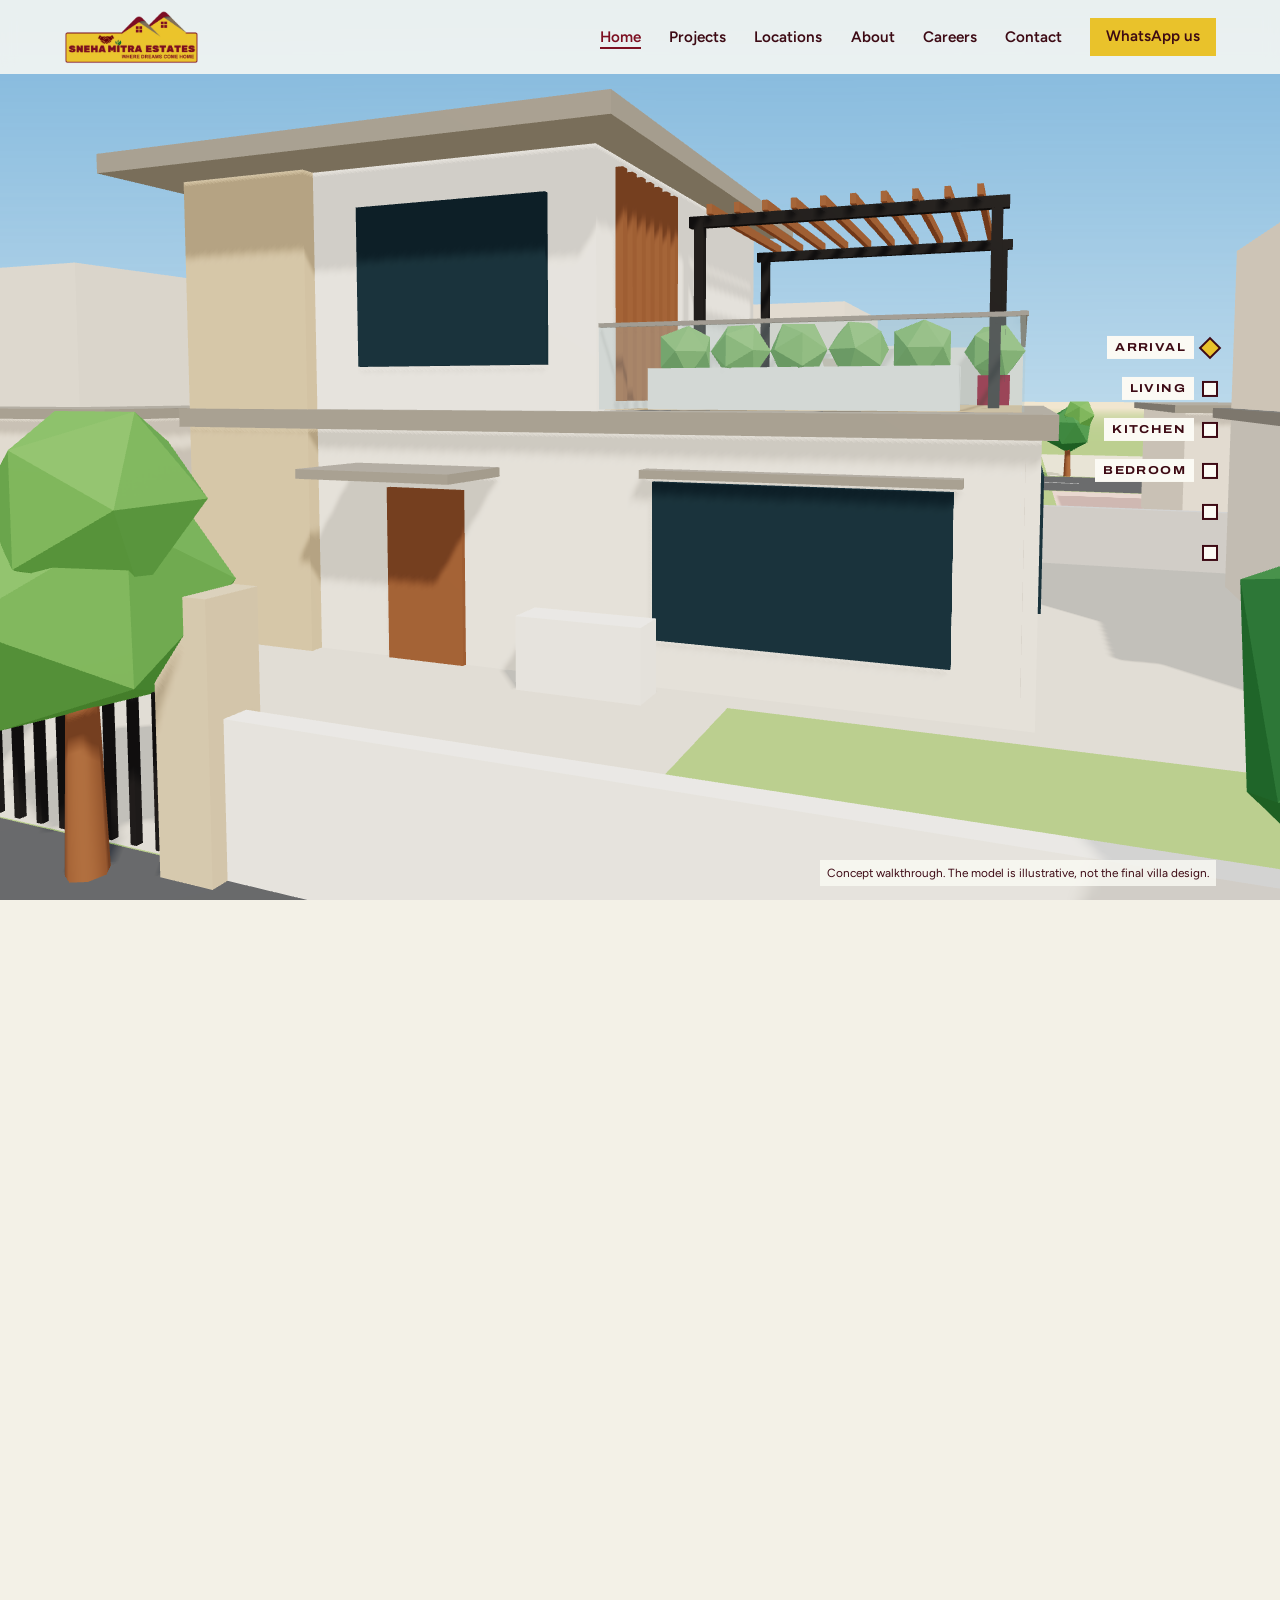
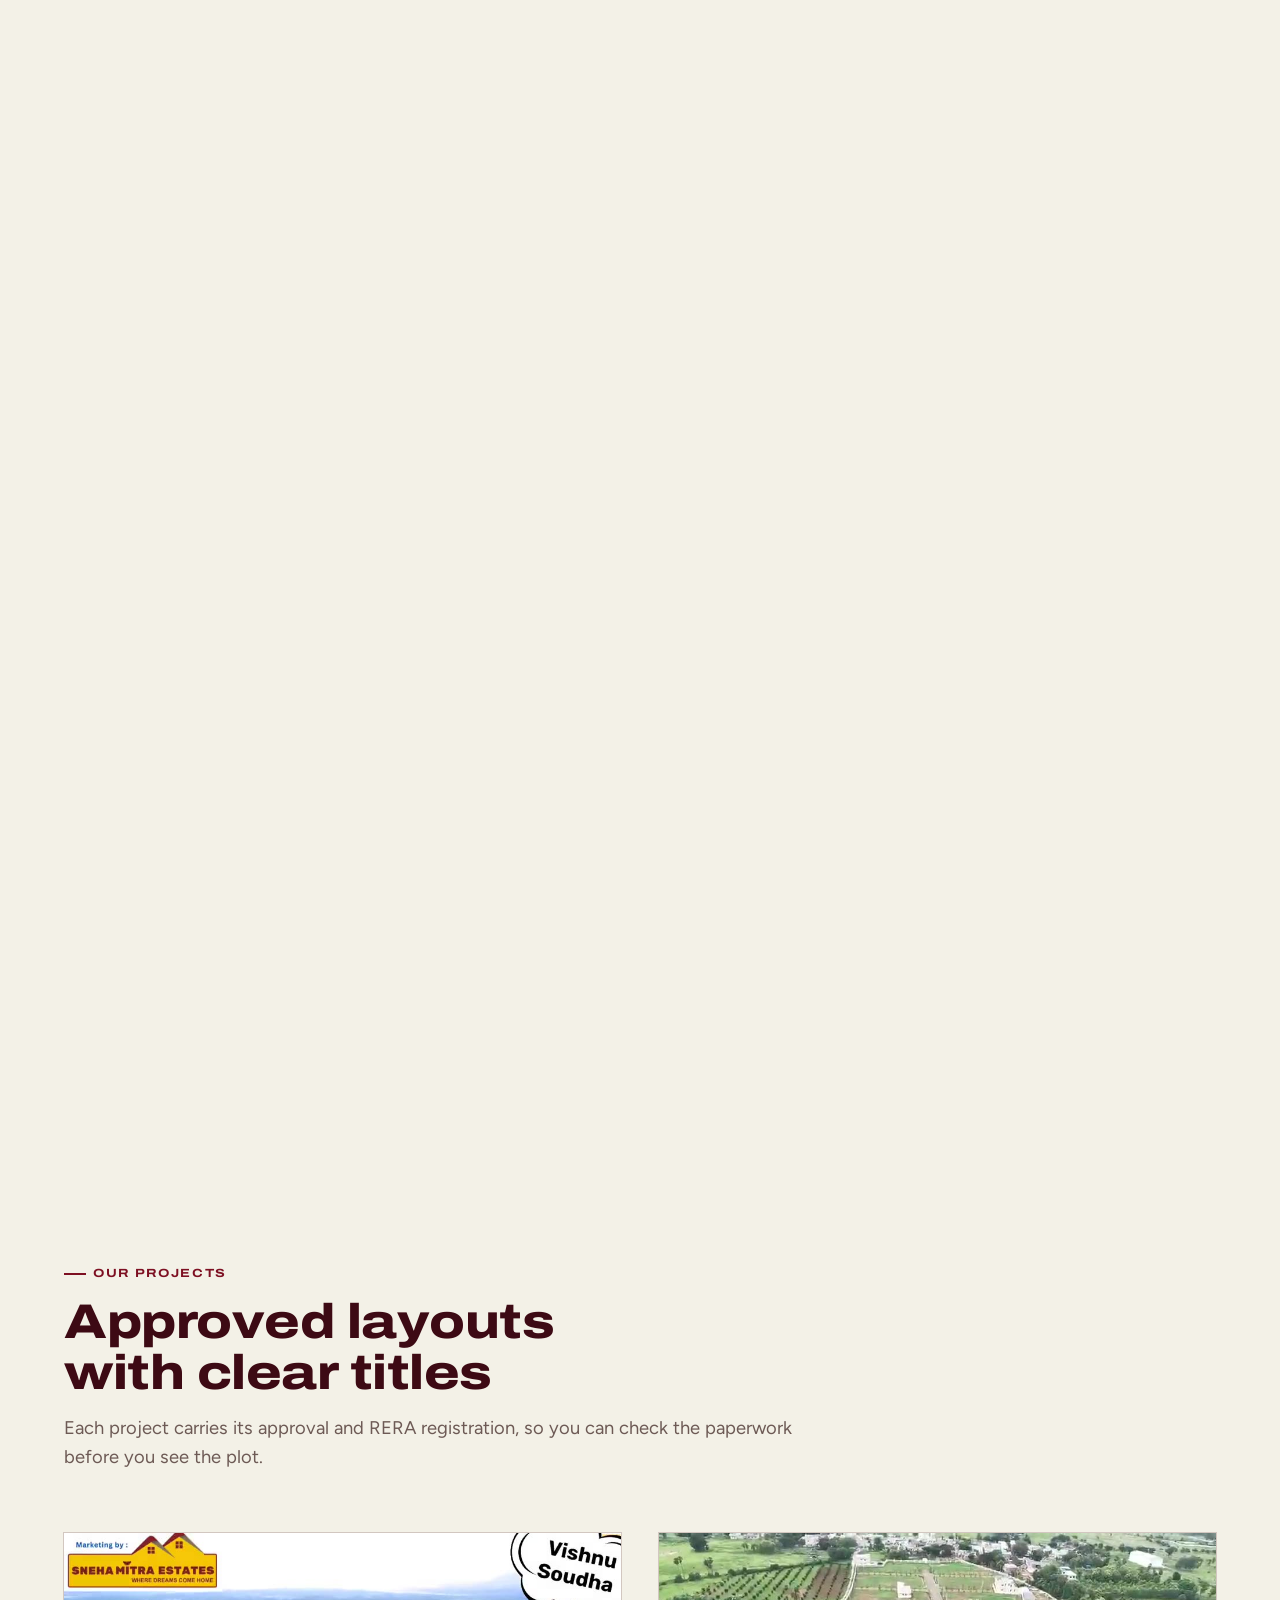
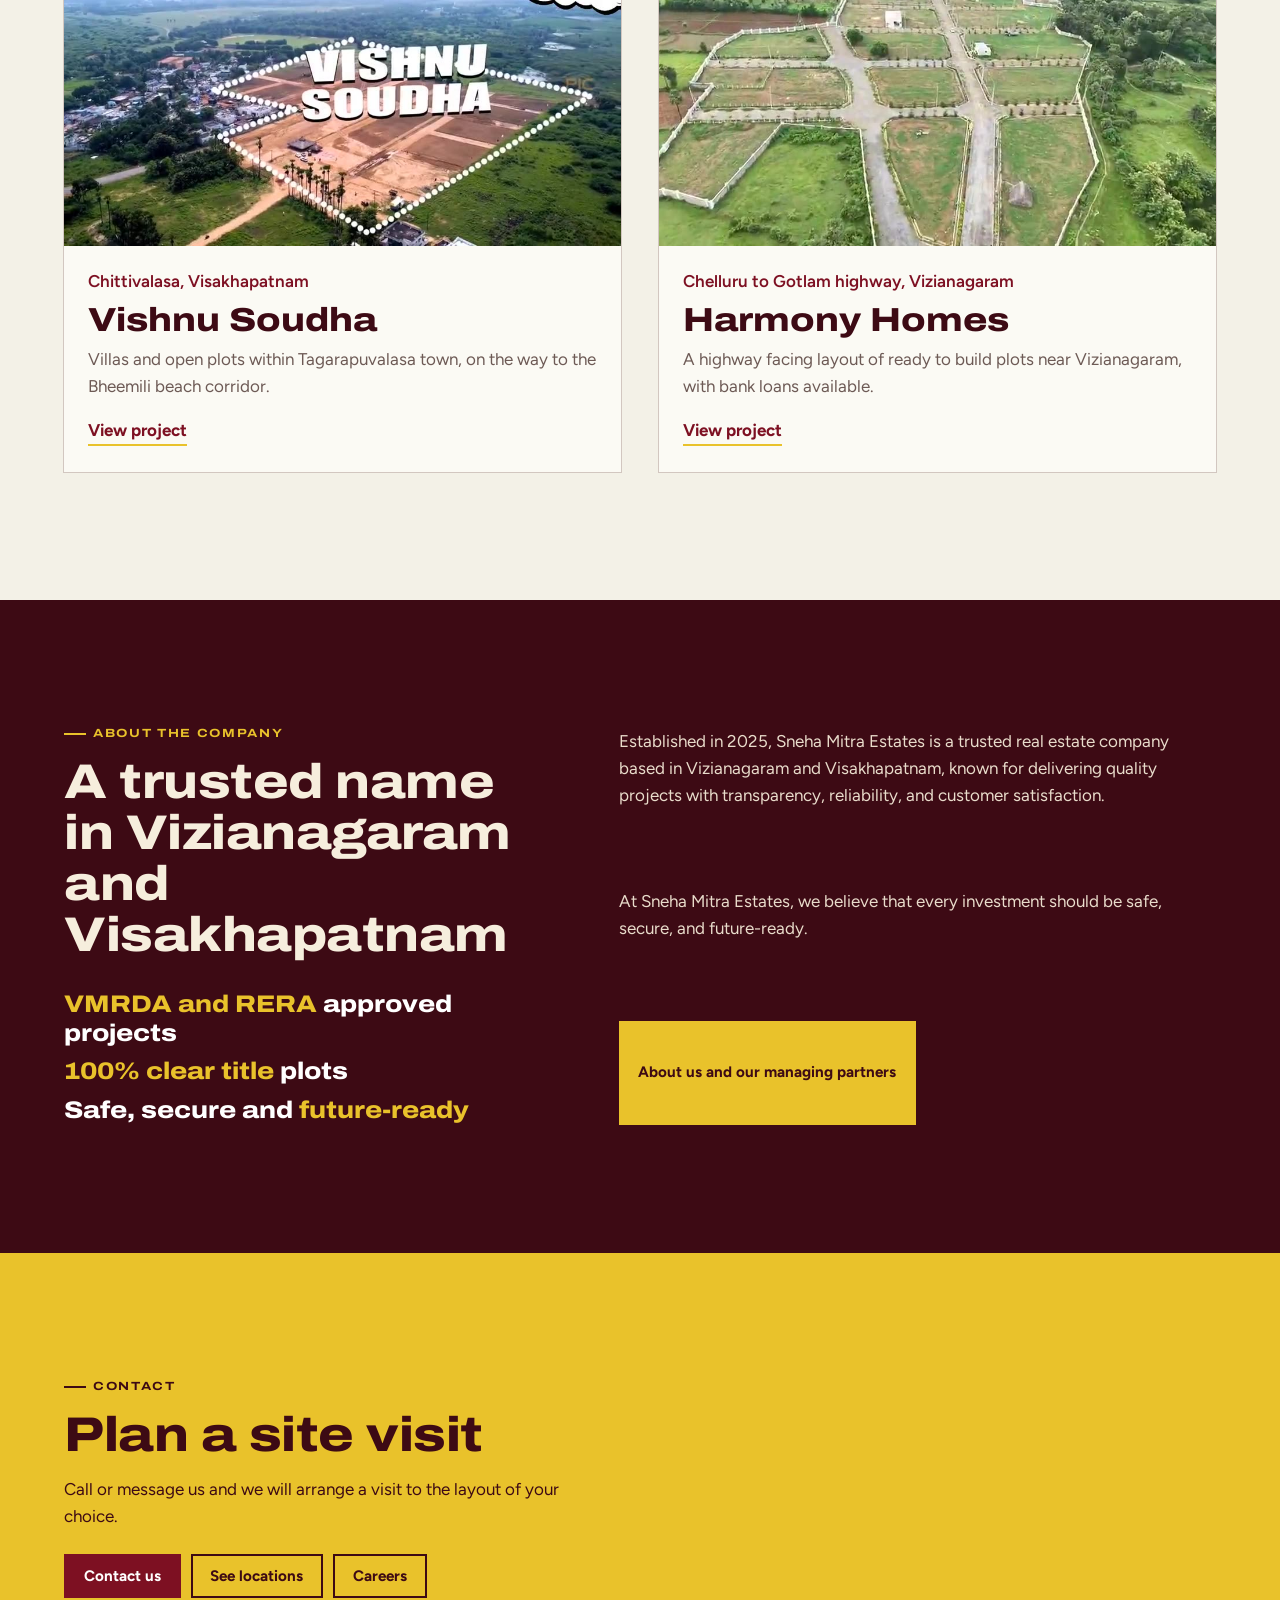
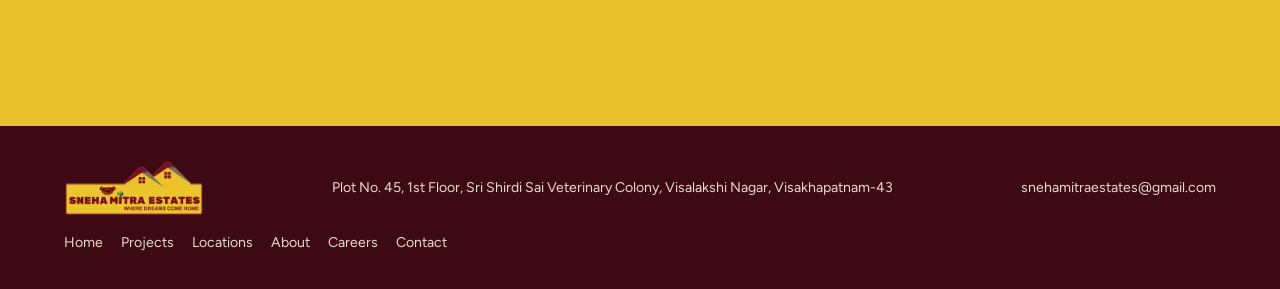
==== index.html @ 113b8b8a "initializing the multipage with admin panel" ====
<!DOCTYPE html>
<html lang="en">
<head>
<meta charset="utf-8">
<meta name="viewport" content="width=device-width, initial-scale=1">
<title>Sneha Mitra Estates</title>
<meta name="description" content="Sneha Mitra Estates, Visakhapatnam. Approved villa and open plot projects: Vishnu Soudha and Harmony Homes.">
<link rel="icon" type="image/png" href="favicon.png">
<link rel="preconnect" href="https://fonts.googleapis.com">
<link rel="preconnect" href="https://fonts.gstatic.com" crossorigin>
<link href="https://fonts.googleapis.com/css2?family=Archivo:wdth,wght@100..125,400..900&family=Figtree:wght@400;500;600;700&display=swap" rel="stylesheet">
<link rel="stylesheet" href="site.css">
</head>
<body>

<header class="top" id="top">
  <a class="logo" href="index.html" aria-label="Sneha Mitra Estates, home"><img src="assets/logo.png" alt="Sneha Mitra Estates. Where dreams come home"></a>
  <button type="button" class="btn line menu" id="menu" aria-expanded="false" aria-controls="nav">Menu</button>
  <nav aria-label="Main" id="nav">
    <a href="index.html" aria-current="page">Home</a>
    <a href="projects.html">Projects</a>
    <a href="locations.html">Locations</a>
    <a href="about.html">About</a>
    <a href="careers.html">Careers</a>
    <a href="contact.html">Contact</a>
    <a class="btn alt" href="https://wa.me/919885136338" target="_blank" rel="noopener">WhatsApp us</a>
  </nav>
</header>

<main>
<section id="tour" aria-label="Villa walkthrough">
  <div class="stage">
    <canvas id="scene" aria-hidden="true"></canvas>

    <article class="panel on" data-stop="0">
      <span class="tag">Vishnu Soudha, Visakhapatnam</span>
      <h1>Where dreams come home</h1>
      <p>Walk through a villa before you visit the site. Scroll, and the camera takes you from the gate to the terrace, one room at a time.</p>
      <div class="cue"><i></i>Scroll to step inside</div>
    </article>

    <article class="panel" data-stop="1">
      <span class="tag">Living room</span>
      <h2>Morning light, the way Vaastu intends</h2>
      <p>Every villa block is planned to perfect Vaastu. Choose the facing that suits your family.</p>
      <ul><li class="pk">East facing</li><li class="pk">West facing</li><li class="pk">North facing</li><li class="pk">South facing</li></ul>
    </article>

    <article class="panel" data-stop="2">
      <span class="tag">Kitchen and dining</span>
      <h2>The services are already in the ground</h2>
      <p>What makes a kitchen work is under the road outside. The layout brings it to every plot.</p>
      <ul><li>House to house municipal tap water</li><li>Underground drainage</li><li>Underground electrification</li><li>Ample ground water</li></ul>
    </article>

    <article class="panel" data-stop="3">
      <span class="tag">Bedroom</span>
      <h2>Quiet streets, secure nights</h2>
      <p>A compound wall runs all the way round the layout. Inside it, the roads are lined with avenue plantation.</p>
      <ul><li>All-round compound wall</li><li>Avenue plantation</li><li>Grand entrance arch</li></ul>
    </article>

    <article class="panel" data-stop="4">
      <span class="tag">Terrace</span>
      <h2>Three minutes from the beach</h2>
      <p>Vishnu Soudha sits between Tagarapuvalasa and the Bheemili beach corridor, with the club house a short walk from your gate.</p>
      <ul><li>Club house with swimming pool</li><li>Outdoor gym and walking track</li><li>Indoor games</li><li>EV charging station</li></ul>
    </article>

    <article class="panel" data-stop="5">
      <span class="tag">The layout from above</span>
      <h2>Villa blocks and open plots on wide roads</h2>
      <p>A GVMC approved, AP RERA registered layout with 30 and 40 feet roads all through.</p>
      <ul><li class="pk">Exclusive villa blocks</li><li>Open plots</li></ul>
      <div><a class="btn" href="projects.html">See the projects</a></div>
    </article>

    <div class="rail" role="group" aria-label="Walkthrough stops">
      <button type="button" class="on" data-go="0"><span>Arrival</span></button>
      <button type="button" data-go="1"><span>Living</span></button>
      <button type="button" data-go="2"><span>Kitchen</span></button>
      <button type="button" data-go="3"><span>Bedroom</span></button>
      <button type="button" data-go="4"><span>Terrace</span></button>
      <button type="button" data-go="5"><span>Layout</span></button>
    </div>
    <p class="note">Concept walkthrough. The model is illustrative, not the final villa design.</p>
  </div>
</section>

<section class="band">
  <div class="wrap">
    <div class="head">
      <span class="tag">Our projects</span>
      <h2>Approved layouts with clear titles</h2>
      <p class="lede">Each project carries its approval and RERA registration, so you can check the paperwork before you see the plot.</p>
    </div>
    <div class="teasers">
      <a class="teaser" href="vishnu-soudha.html">
        <img src="assets/vs-drone.jpg" alt="" loading="lazy">
        <span class="t-body"><span class="where">Chittivalasa, Visakhapatnam</span><strong>Vishnu Soudha</strong><span class="t-lede">Villas and open plots within Tagarapuvalasa town, on the way to the Bheemili beach corridor.</span><span class="t-go">View project</span></span>
      </a>
      <a class="teaser" href="harmony-homes.html">
        <img src="assets/hh-drone.jpg" alt="" loading="lazy">
        <span class="t-body"><span class="where">Chelluru to Gotlam highway, Vizianagaram</span><strong>Harmony Homes</strong><span class="t-lede">A highway facing layout of ready to build plots near Vizianagaram, with bank loans available.</span><span class="t-go">View project</span></span>
      </a>
    </div>
  </div>
</section>

<section class="band" id="about">
  <div class="wrap cols">
    <div>
      <div class="head" style="margin-bottom:0">
        <span class="tag">About the company</span>
        <h2>A trusted name in Vizianagaram and Visakhapatnam</h2>
      </div>
      <div class="promise">
        <p><span>VMRDA and RERA</span> approved projects</p>
        <p><span>100% clear title</span> plots</p>
        <p>Safe, secure and <span>future-ready</span></p>
      </div>
    </div>
    <div class="copy">
      <p>Established in 2025, Sneha Mitra Estates is a trusted real estate company based in Vizianagaram and Visakhapatnam, known for delivering quality projects with transparency, reliability, and customer satisfaction.</p>
      <p>At Sneha Mitra Estates, we believe that every investment should be safe, secure, and future-ready.</p>
      <div class="actions"><a class="btn alt" href="about.html">About us and our managing partners</a></div>
    </div>
  </div>
</section>

<section class="band" id="contact">
  <div class="wrap">
    <div class="head" style="margin-bottom:24px">
      <span class="tag">Contact</span>
      <h2>Plan a site visit</h2>
      <p style="max-width:48ch">Call or message us and we will arrange a visit to the layout of your choice.</p>
    </div>
    <div class="actions">
      <a class="btn" href="contact.html">Contact us</a>
      <a class="btn line" href="locations.html">See locations</a>
      <a class="btn line" href="careers.html">Careers</a>
    </div>
  </div>
</section>
</main>

<footer>
  <img src="assets/logo.png" alt="Sneha Mitra Estates">
  <span>Plot No. 45, 1st Floor, Sri Shirdi Sai Veterinary Colony, Visalakshi Nagar, Visakhapatnam-43</span>
  <span>snehamitraestates@gmail.com</span>
  <nav aria-label="Footer"><a href="index.html">Home</a><a href="projects.html">Projects</a><a href="locations.html">Locations</a><a href="about.html">About</a><a href="careers.html">Careers</a><a href="contact.html">Contact</a></nav>
</footer>

<dialog class="zoom" id="zoom" aria-label="Enlarged image">
  <div class="scroll"><img alt=""></div>
  <button type="button" class="btn alt" id="zoom-x">Close</button>
</dialog>

<script src="lib/three.min.js"></script>
<script src="lib/gsap.min.js"></script>
<script src="lib/ScrollTrigger.min.js"></script>
<script src="tour.js"></script>
<script src="site.js"></script>
</body>
</html>
---- site.css ----
/* Layout idea: a surveyor's layout sheet. Pale plan-paper ground, maroon ink, the yellow of the
   signboard used as solid blocks, plot-pink and plot-cream borrowed from the layout plan legend. */
:root{
  color-scheme:light;
  --paper:#f3f1e7;
  --sheet:#fbfaf4;
  --ink:#3d0a14;
  --maroon:#7d1022;
  --sign:#e9c22b;
  --leaf:#2f6b3c;
  --plot-pink:#f3cdc2;
  --plot-cream:#f1e6c2;
  --line:rgba(61,10,20,.18);
  --muted:#6d5a55;
  --display:"Archivo","Arial Narrow",Arial,sans-serif;
  --body:"Figtree","Segoe UI",system-ui,sans-serif;
  --gutter:clamp(16px,5vw,72px);
}
*{box-sizing:border-box}
html{scroll-behavior:smooth}
body{margin:0;background:var(--paper);color:var(--ink);font:400 17px/1.6 var(--body);-webkit-font-smoothing:antialiased}
img,video{max-width:100%;display:block}
a{color:inherit}
h1,h2,h3{font-family:var(--display);font-stretch:118%;font-weight:800;line-height:1.05;margin:0;text-wrap:balance;letter-spacing:-.01em}
h1{font-size:clamp(2.3rem,5.4vw,4.4rem)}
h2{font-size:clamp(1.9rem,3.8vw,3.1rem)}
h3{font-size:1.15rem;font-stretch:112%;letter-spacing:0}
p{margin:0}
:focus-visible{outline:3px solid var(--sign);outline-offset:3px}
.tag{font:700 .74rem/1 var(--display);font-stretch:120%;letter-spacing:.14em;text-transform:uppercase;color:var(--maroon);display:inline-flex;align-items:center;gap:.6em}
.tag::before{content:"";width:22px;height:2px;background:currentColor}
.btn{display:inline-flex;align-items:center;gap:.55em;font:700 .95rem/1 var(--body);padding:.95em 1.3em;background:var(--maroon);color:#fff;text-decoration:none;border:0;cursor:pointer;transition:background .2s,transform .2s}
.btn:hover{background:var(--ink);transform:translateY(-1px)}
.btn.alt{background:var(--sign);color:var(--ink)}
.btn.alt:hover{background:#f4d450}
.btn.line{background:transparent;color:var(--ink);box-shadow:inset 0 0 0 2px var(--ink)}
.btn.line:hover{background:var(--ink);color:#fff}

/* header */
.top{position:fixed;inset:0 0 auto 0;z-index:50;display:flex;align-items:center;justify-content:space-between;gap:16px;padding:10px var(--gutter);background:rgba(251,250,244,.86);backdrop-filter:blur(8px);transition:background .3s,box-shadow .3s}
section[id]{scroll-margin-top:70px}
.top.solid{background:rgba(251,250,244,.94);backdrop-filter:blur(8px);box-shadow:0 1px 0 var(--line)}
.top .logo img{height:54px;width:auto}
.top nav{display:flex;align-items:center;gap:clamp(12px,2.2vw,30px)}
.top nav a{font-weight:600;font-size:.95rem;text-decoration:none}
.top nav a:not(.btn):hover{color:var(--maroon)}
.top nav .btn{padding:.75em 1.05em}
@media (max-width:820px){.top .logo img{height:44px}}

/* tour */
#tour{position:relative;height:660vh}
.stage{position:sticky;top:0;height:100vh;height:100svh;overflow:hidden;background:linear-gradient(#bfdcee,#f3e9d2)}
#scene{position:absolute;inset:0;width:100%;height:100%;display:block}
.panel{position:absolute;left:var(--gutter);bottom:clamp(28px,11vh,110px);width:min(430px,calc(100% - 2*var(--gutter) - 46px));background:var(--sheet);padding:26px 28px 28px;border-top:6px solid var(--sign);box-shadow:0 18px 50px rgba(61,10,20,.22);opacity:0;transform:translateY(18px);transition:opacity .45s,transform .45s;pointer-events:none;display:grid;gap:14px}
.panel.on{opacity:1;transform:none;pointer-events:auto}
.panel h1{font-size:clamp(2rem,4.2vw,3.2rem)}
.panel h2{font-size:clamp(1.6rem,2.8vw,2.2rem)}
.panel p{color:var(--muted)}
.panel ul{list-style:none;margin:2px 0 0;padding:0;display:flex;flex-wrap:wrap;gap:8px}
.panel li{font-size:.84rem;font-weight:600;padding:.35em .7em;background:var(--plot-cream)}
.panel li.pk{background:var(--plot-pink)}
.cue{display:flex;align-items:center;gap:10px;font-weight:700;font-size:.9rem;color:var(--maroon)}
.cue i{width:18px;height:28px;border:2px solid currentColor;border-radius:10px;position:relative}
.cue i::after{content:"";position:absolute;left:50%;top:5px;width:3px;height:6px;margin-left:-1.5px;background:currentColor;border-radius:2px;animation:cue 1.6s infinite}
@keyframes cue{0%{transform:none;opacity:1}80%,100%{transform:translateY(9px);opacity:0}}
.rail{position:absolute;right:calc(var(--gutter) - 6px);top:50%;transform:translateY(-50%);display:grid;gap:4px;z-index:3}
.rail button{all:unset;cursor:pointer;display:flex;align-items:center;justify-content:flex-end;gap:10px;padding:7px 6px;font:700 .72rem/1 var(--display);font-stretch:118%;letter-spacing:.12em;text-transform:uppercase;color:var(--ink)}
.rail button span{opacity:0;transform:translateX(6px);transition:.25s;background:var(--sheet);padding:.5em .7em}
.rail button::after{content:"";width:12px;height:12px;background:var(--sheet);box-shadow:0 0 0 2px var(--ink);transition:.25s}
.rail button:hover span,.rail button.on span,.rail button:focus-visible span{opacity:1;transform:none}
.rail button.on::after{background:var(--sign);transform:rotate(45deg)}
.note{position:absolute;right:var(--gutter);bottom:14px;font-size:.74rem;color:var(--ink);background:rgba(251,250,244,.8);padding:.3em .6em;z-index:2}
@media (max-width:700px){
  .panel{bottom:44px;padding:20px 20px 22px;gap:10px}
  .panel p{font-size:.95rem}
  .rail{top:96px;transform:none}
  .rail button span{display:none}
  .note{left:var(--gutter);right:auto;bottom:auto;top:84px;max-width:60%}
  .panel{bottom:22px}
}
/* no WebGL: the tour becomes a plain stack */
.no3d #tour{height:auto}
.no3d .stage{position:relative;height:auto;padding:120px var(--gutter) 60px;display:grid;gap:18px;background:var(--paper) url(assets/vs-villa.jpg) center/cover}
.no3d #scene,.no3d .rail,.no3d .note{display:none}
.no3d .panel{position:static;opacity:1;transform:none;pointer-events:auto;width:min(560px,100%)}

/* sections */
section.band{padding:clamp(64px,10vw,130px) var(--gutter)}
.wrap{max-width:1240px;margin:0 auto}
.head{display:grid;gap:16px;max-width:760px;margin-bottom:clamp(32px,5vw,60px)}
.lede{font-size:1.15rem;color:var(--muted);max-width:62ch}
.project{display:grid;grid-template-columns:minmax(0,1.1fr) minmax(0,1fr);gap:clamp(24px,4vw,60px);align-items:start;padding:clamp(28px,4vw,52px) 0;border-top:2px solid var(--ink)}
.project + .project{margin-top:clamp(30px,5vw,70px)}
.project .media{display:grid;gap:14px;position:sticky;top:90px}
.project video{width:100%;aspect-ratio:16/9;object-fit:cover;background:#222}
.thumbs{display:grid;grid-template-columns:repeat(3,minmax(0,1fr));gap:14px}
.thumbs button{all:unset;cursor:zoom-in;display:block;position:relative;background:var(--sheet);box-shadow:0 0 0 1px var(--line)}
.thumbs button:focus-visible{outline:3px solid var(--sign);outline-offset:3px}
.thumbs img{width:100%;aspect-ratio:4/3;object-fit:cover}
.thumbs span{display:block;font-size:.78rem;font-weight:700;padding:.55em .7em}
.project .info{display:grid;gap:22px}
.where{font-weight:600;color:var(--maroon)}
dl.facts{margin:0;display:grid;grid-template-columns:auto 1fr;gap:0}
dl.facts dt,dl.facts dd{margin:0;padding:.6em 0;border-bottom:1px solid var(--line);font-size:.95rem}
dl.facts dt{font-weight:700;padding-right:1.4em;white-space:nowrap}
dl.facts dd{font-variant-numeric:tabular-nums;overflow-wrap:anywhere}
.lists{display:grid;grid-template-columns:repeat(auto-fit,minmax(230px,1fr));gap:22px}
.lists h3{margin-bottom:10px;padding:.5em .7em;background:var(--plot-cream);display:inline-block}
.lists div:first-child h3{background:var(--plot-pink)}
.lists ul{margin:0;padding:0;list-style:none;display:grid;gap:7px;font-size:.95rem}
.lists li{padding-left:1.2em;position:relative}
.lists li::before{content:"";position:absolute;left:0;top:.6em;width:7px;height:7px;background:var(--maroon);transform:rotate(45deg)}
@media (max-width:900px){.project{grid-template-columns:1fr}.project .media{position:static}}

#about{background:var(--ink);color:#f6eedd}
#about .tag{color:var(--sign)}
#about .cols{display:grid;grid-template-columns:minmax(0,1fr) minmax(0,1.25fr);gap:clamp(28px,6vw,90px)}
#about .copy{display:grid;gap:18px;color:#e9dccb;max-width:62ch}
#about .copy strong{color:#fff}
.offices{margin-top:34px;display:grid;gap:12px}
.offices ul{list-style:none;margin:0;padding:0;display:flex;flex-wrap:wrap;gap:8px}
.offices li{padding:.45em .8em;font-weight:600;font-size:.9rem;box-shadow:inset 0 0 0 1px rgba(246,238,221,.35)}
.offices li.ho{background:var(--sign);color:var(--ink);box-shadow:none}
.promise{display:grid;gap:10px;margin-top:30px}
.promise p{font:800 clamp(1.2rem,2vw,1.5rem)/1.2 var(--display);font-stretch:116%;color:#fff}
.promise p span{color:var(--sign)}
@media (max-width:900px){#about .cols{grid-template-columns:1fr}}

#partners .cols{display:grid;grid-template-columns:minmax(0,1fr) minmax(0,1fr);gap:clamp(28px,5vw,70px);align-items:start}
#partners figure{margin:0;position:sticky;top:90px}
#partners figure img{width:100%;box-shadow:14px 14px 0 var(--sign)}
#partners figcaption{margin-top:28px;font-size:.9rem;color:var(--muted)}
.letter{display:grid;gap:16px;max-width:60ch}
.letter .open{font-weight:700;font-size:1.15rem;color:var(--maroon)}
.sign{margin-top:10px;padding-top:18px;border-top:2px solid var(--ink);display:grid;gap:4px}
.sign b{font:800 1.02rem/1.4 var(--display);font-stretch:112%}
.sign span{font-size:.9rem;color:var(--muted)}
@media (max-width:900px){#partners .cols{grid-template-columns:1fr}#partners figure{position:static}}

#contact{background:var(--sign)}
#contact .cols{display:grid;grid-template-columns:minmax(0,1fr) minmax(0,1fr);gap:clamp(28px,5vw,70px)}
#contact .tag{color:var(--ink)}
.reach{display:grid;gap:22px;align-content:start}
.reach h3{margin-bottom:6px}
.nums{list-style:none;margin:0;padding:0;display:flex;flex-wrap:wrap;gap:8px}
.nums a{display:inline-block;padding:.5em .8em;background:var(--sheet);font-weight:700;text-decoration:none;font-variant-numeric:tabular-nums}
.nums a:hover{background:#fff}
form.enq{background:var(--sheet);padding:clamp(22px,3vw,36px);display:grid;gap:14px;box-shadow:14px 14px 0 var(--ink)}
form.enq label{display:grid;gap:6px;font-weight:700;font-size:.88rem}
form.enq input,form.enq select,form.enq textarea{font:inherit;font-weight:400;padding:.7em .8em;border:1.5px solid var(--line);background:#fff;color:var(--ink);border-radius:0;width:100%}
form.enq input:focus,form.enq select:focus,form.enq textarea:focus{outline:none;border-color:var(--maroon)}
form.enq small{color:var(--muted)}
@media (max-width:900px){#contact .cols{grid-template-columns:1fr}}

footer{background:var(--ink);color:#e9dccb;padding:34px var(--gutter);display:flex;flex-wrap:wrap;gap:16px;align-items:center;justify-content:space-between;font-size:.88rem}
footer img{height:56px}

dialog.zoom{border:0;padding:0;max-width:96vw;max-height:94vh;background:var(--sheet);box-shadow:0 30px 80px rgba(0,0,0,.5)}
dialog.zoom::backdrop{background:rgba(30,5,10,.8)}
dialog.zoom .scroll{overflow:auto;max-height:94vh}
dialog.zoom img{max-width:none;width:min(1600px,180vw)}
dialog.zoom button{position:fixed;top:14px;right:14px}
@media (prefers-reduced-motion:reduce){html{scroll-behavior:auto}.cue i::after{animation:none}.panel{transition:none}}

/* downloads, locations, careers, mobile menu */
.actions{display:flex;flex-wrap:wrap;gap:10px}
.btn svg{width:1.05em;height:1.05em;flex:none}
#locations{background:var(--sheet);border-top:2px solid var(--ink)}
.places{display:grid;grid-template-columns:repeat(auto-fit,minmax(280px,1fr));gap:clamp(18px,2.5vw,32px)}
.place{display:grid;grid-template-rows:auto 1fr;background:var(--paper);box-shadow:0 0 0 1px var(--line)}
.place .map{aspect-ratio:4/3;background:var(--plot-cream);position:relative;overflow:hidden}
.place .map img,.place .map iframe{position:absolute;inset:0;width:100%;height:100%;object-fit:cover;border:0}
.place .map .pin{position:absolute;inset:0;display:grid;place-items:center;font:800 1.1rem/1.2 var(--display);font-stretch:116%;color:var(--maroon);text-align:center;padding:20px;background:repeating-linear-gradient(0deg,transparent 0 39px,var(--line) 39px 40px),repeating-linear-gradient(90deg,transparent 0 39px,var(--line) 39px 40px),var(--plot-cream)}
.place .body{padding:20px 22px 24px;display:grid;gap:10px;align-content:start}
.place .kind{font:700 .72rem/1 var(--display);font-stretch:120%;letter-spacing:.14em;text-transform:uppercase;padding:.5em .7em;justify-self:start;background:var(--plot-pink)}
.place .kind.office{background:var(--sign)}
.place p{color:var(--muted);font-size:.95rem}
.place .btn{justify-self:start;margin-top:6px}
.menu{display:none}
@media (max-width:980px){
  .menu{display:inline-flex}
  .top nav{position:absolute;top:100%;right:var(--gutter);flex-direction:column;align-items:stretch;gap:0;background:var(--sheet);box-shadow:0 18px 40px rgba(61,10,20,.25);min-width:220px;display:none}
  .top nav.open{display:flex}
  .top nav a:not(.btn){display:block;padding:.9em 1.1em;border-bottom:1px solid var(--line)}
  .top nav .btn{justify-content:center}
}
.page-head{padding:clamp(120px,16vw,190px) var(--gutter) clamp(40px,6vw,70px)}
.page-head .head{margin:0}
.work{display:grid;grid-template-columns:repeat(auto-fit,minmax(220px,1fr));gap:0;border-top:2px solid var(--ink)}
.work div{padding:22px 22px 26px 0;border-bottom:1px solid var(--line);display:grid;gap:8px;align-content:start}
.work p{color:var(--muted);font-size:.95rem}
#apply{background:var(--sign)}
#apply .cols{display:grid;grid-template-columns:minmax(0,1fr) minmax(0,1fr);gap:clamp(28px,5vw,70px)}
#apply .tag{color:var(--ink)}
@media (max-width:900px){#apply .cols{grid-template-columns:1fr}}

/* multi-page additions */
.top nav a[aria-current="page"]{color:var(--maroon);box-shadow:inset 0 -2px 0 var(--maroon)}
section.band.first{padding-top:clamp(120px,14vw,170px)}
.first h1{font-size:clamp(2rem,4.2vw,3.4rem)}
.project.solo{border-top:0;padding-top:0}
.crumb{margin-bottom:22px;font-weight:700;font-size:.9rem}
.crumb a{text-decoration:none;color:var(--maroon)}
.crumb a::before{content:"\2190  "}
.teasers{display:grid;grid-template-columns:repeat(auto-fit,minmax(300px,1fr));gap:clamp(20px,3vw,40px)}
.teaser{display:grid;grid-template-rows:auto 1fr;text-decoration:none;background:var(--sheet);box-shadow:0 0 0 1px var(--line);transition:transform .25s,box-shadow .25s}
.teaser:hover{transform:translateY(-4px);box-shadow:10px 10px 0 var(--sign)}
.teaser img{width:100%;aspect-ratio:16/9;object-fit:cover}
.t-body{display:grid;gap:8px;padding:22px 24px 26px;align-content:start}
.t-body strong{font:800 clamp(1.5rem,2.6vw,2.1rem)/1.05 var(--display);font-stretch:118%}
.t-lede{color:var(--muted)}
.t-go{justify-self:start;margin-top:8px;font-weight:700;color:var(--maroon);border-bottom:2px solid var(--sign)}
.places.one{grid-template-columns:minmax(0,560px)}
footer nav{display:flex;flex-wrap:wrap;gap:6px 18px}
footer nav a{text-decoration:none}
footer nav a:hover{color:var(--sign)}
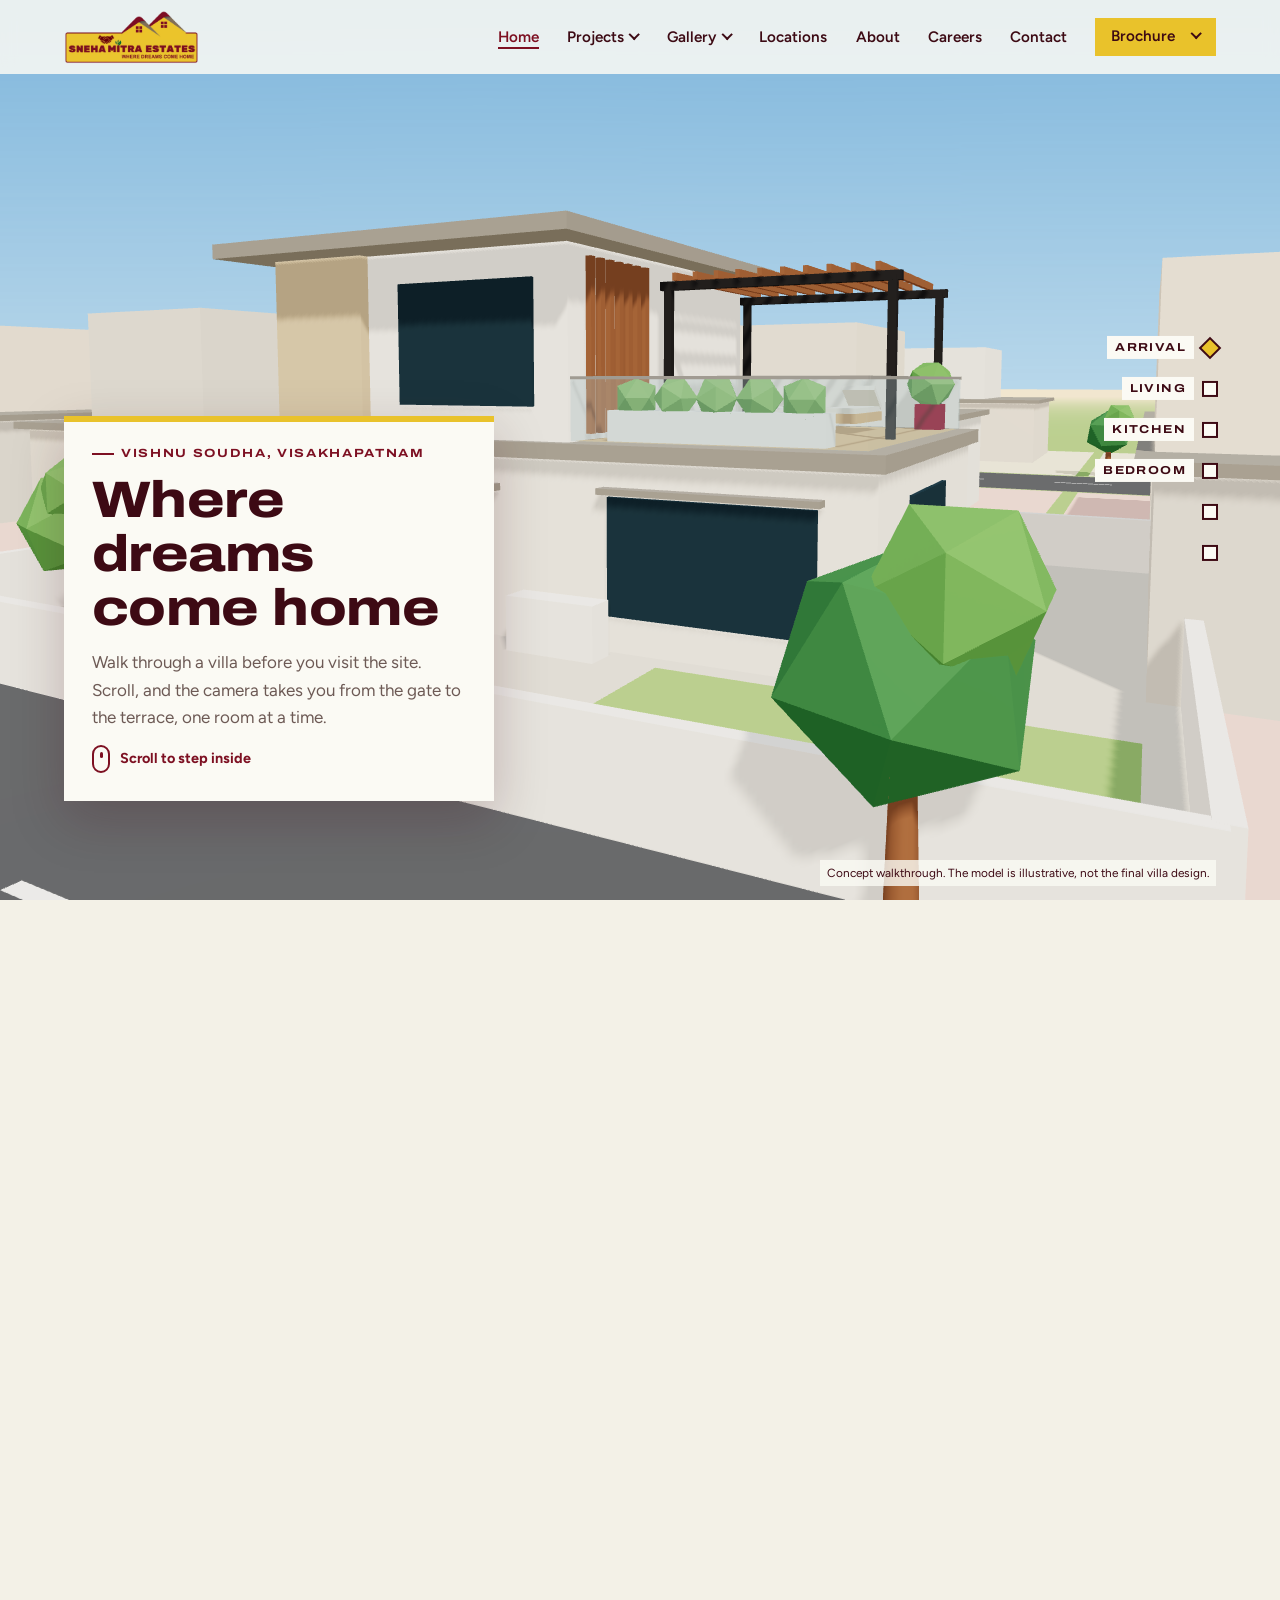
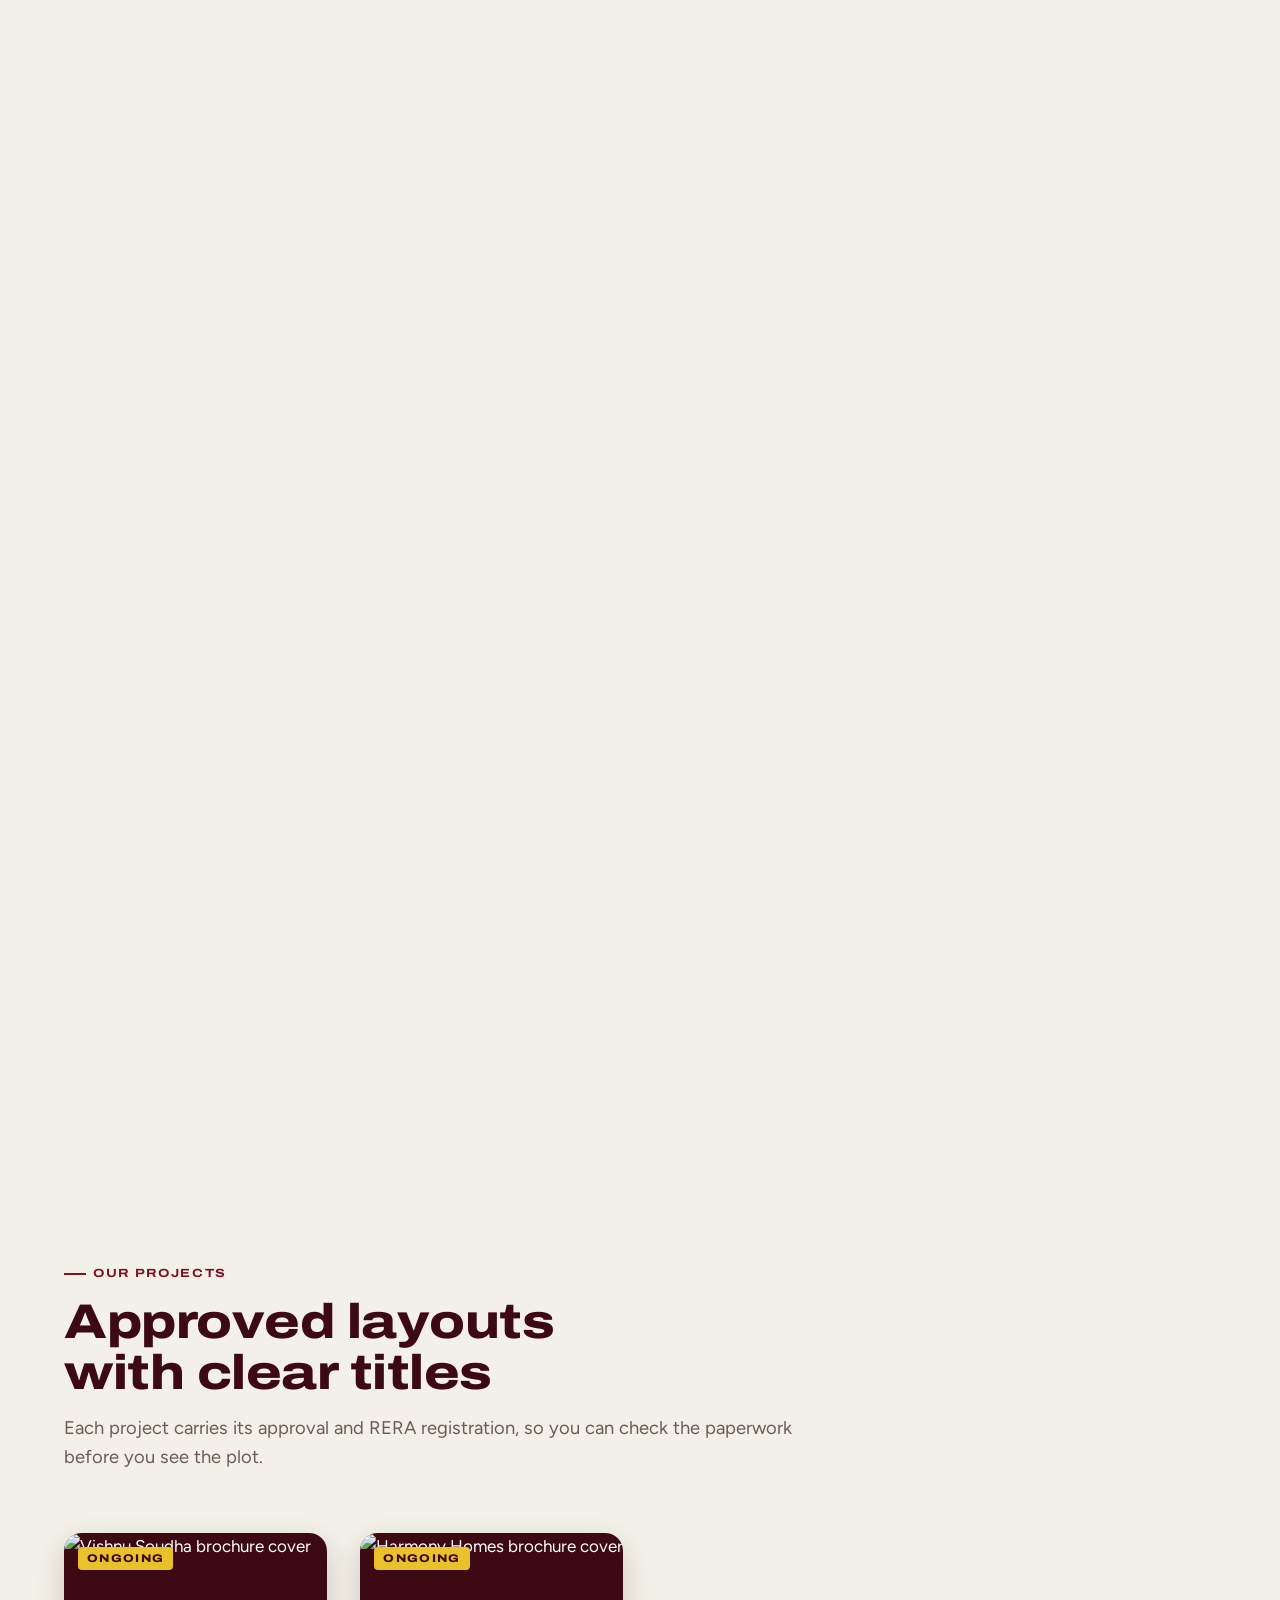
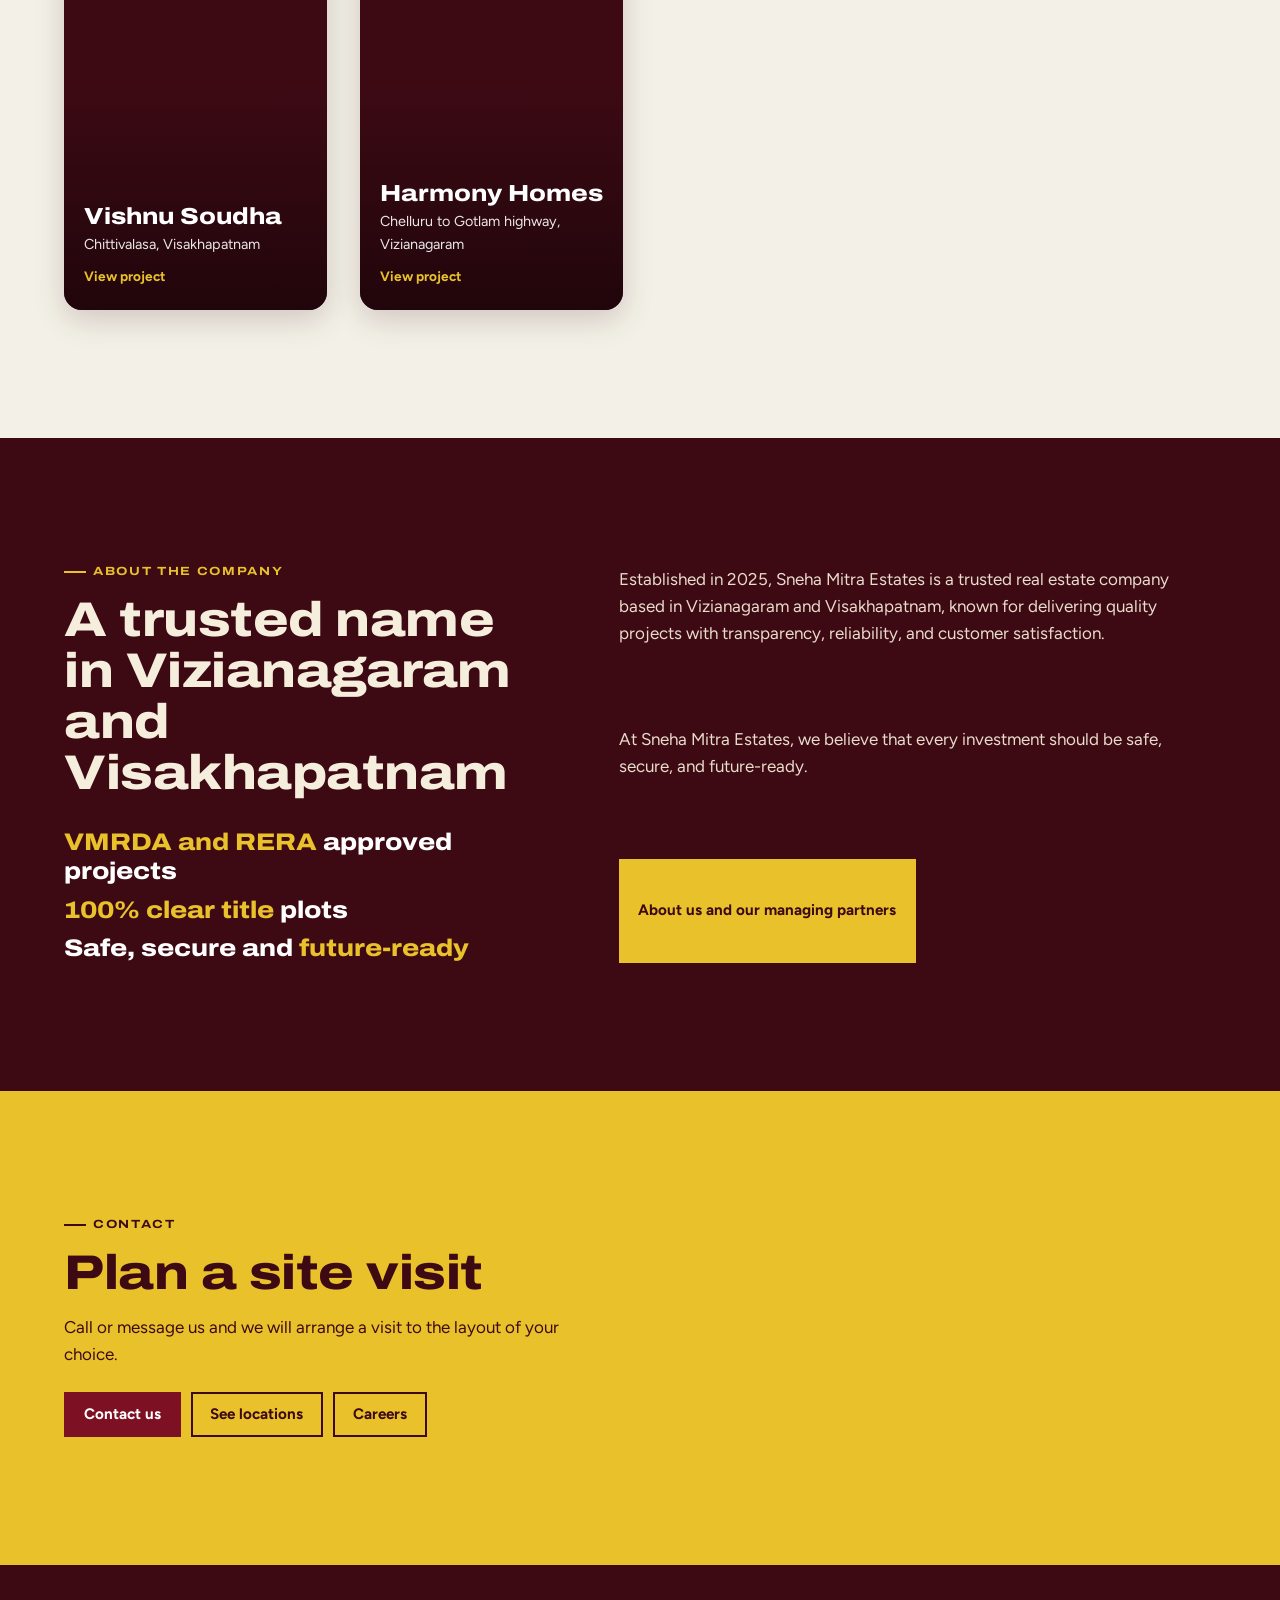
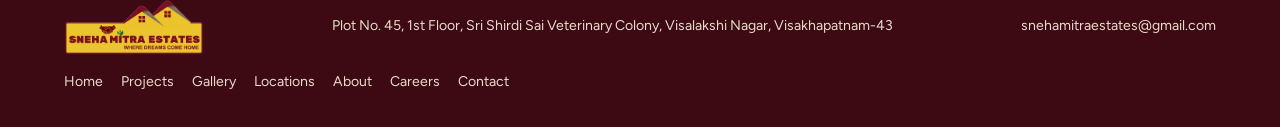
==== commit 2731ee29: "Add gallery, project status and brochure menu" ====
--- a/index.html
+++ b/index.html
@@ -18,12 +18,13 @@
   <button type="button" class="btn line menu" id="menu" aria-expanded="false" aria-controls="nav">Menu</button>
   <nav aria-label="Main" id="nav">
     <a href="index.html" aria-current="page">Home</a>
-    <a href="projects.html">Projects</a>
+    <div class="dd"><a href="projects.html">Projects</a><div class="sub"><a href="projects.html#ongoing">Ongoing projects</a><a href="projects.html#completed">Completed projects</a><a href="projects.html#upcoming">Upcoming projects</a><a href="projects.html#all">All projects</a></div></div>
+    <div class="dd"><a href="gallery.html">Gallery</a><div class="sub"><a href="gallery.html#photos">Photo Gallery</a><a href="gallery.html#videos">Video Gallery</a><a href="gallery.html#media">Media Gallery</a></div></div>
     <a href="locations.html">Locations</a>
     <a href="about.html">About</a>
     <a href="careers.html">Careers</a>
     <a href="contact.html">Contact</a>
-    <a class="btn alt" href="https://wa.me/919885136338" target="_blank" rel="noopener">WhatsApp us</a>
+    <div class="dd bro"><a class="btn alt" href="projects.html" aria-haspopup="true">Brochure</a><div class="sub"><a href="downloads/vishnu-soudha-brochure.pdf" download data-view="assets/vs-brochure.jpg">Vishnu Soudha brochure</a><a href="downloads/harmony-homes-brochure.pdf" download data-view="assets/hh-brochure.jpg">Harmony Homes brochure</a></div></div>
   </nav>
 </header>
 
@@ -94,14 +95,16 @@
       <h2>Approved layouts with clear titles</h2>
       <p class="lede">Each project carries its approval and RERA registration, so you can check the paperwork before you see the plot.</p>
     </div>
-    <div class="teasers">
-      <a class="teaser" href="vishnu-soudha.html">
-        <img src="assets/vs-drone.jpg" alt="" loading="lazy">
-        <span class="t-body"><span class="where">Chittivalasa, Visakhapatnam</span><strong>Vishnu Soudha</strong><span class="t-lede">Villas and open plots within Tagarapuvalasa town, on the way to the Bheemili beach corridor.</span><span class="t-go">View project</span></span>
+    <div class="posters">
+      <a class="poster" href="vishnu-soudha.html" data-status="ongoing">
+        <span class="p-status">Ongoing</span>
+        <img src="assets/vs-poster.jpg" alt="Vishnu Soudha brochure cover" loading="lazy">
+        <span class="p-body"><strong>Vishnu Soudha</strong><span>Chittivalasa, Visakhapatnam</span><em>View project</em></span>
       </a>
-      <a class="teaser" href="harmony-homes.html">
-        <img src="assets/hh-drone.jpg" alt="" loading="lazy">
-        <span class="t-body"><span class="where">Chelluru to Gotlam highway, Vizianagaram</span><strong>Harmony Homes</strong><span class="t-lede">A highway facing layout of ready to build plots near Vizianagaram, with bank loans available.</span><span class="t-go">View project</span></span>
+      <a class="poster" href="harmony-homes.html" data-status="ongoing">
+        <span class="p-status">Ongoing</span>
+        <img src="assets/hh-poster.jpg" alt="Harmony Homes brochure cover" loading="lazy">
+        <span class="p-body"><strong>Harmony Homes</strong><span>Chelluru to Gotlam highway, Vizianagaram</span><em>View project</em></span>
       </a>
     </div>
   </div>
@@ -148,8 +151,15 @@
   <img src="assets/logo.png" alt="Sneha Mitra Estates">
   <span>Plot No. 45, 1st Floor, Sri Shirdi Sai Veterinary Colony, Visalakshi Nagar, Visakhapatnam-43</span>
   <span>snehamitraestates@gmail.com</span>
-  <nav aria-label="Footer"><a href="index.html">Home</a><a href="projects.html">Projects</a><a href="locations.html">Locations</a><a href="about.html">About</a><a href="careers.html">Careers</a><a href="contact.html">Contact</a></nav>
+  <nav aria-label="Footer"><a href="index.html">Home</a><a href="projects.html">Projects</a><a href="gallery.html">Gallery</a><a href="locations.html">Locations</a><a href="about.html">About</a><a href="careers.html">Careers</a><a href="contact.html">Contact</a></nav>
 </footer>
+
+<div class="floats">
+  <a class="fab wa" href="https://wa.me/919885136338" target="_blank" rel="noopener" aria-label="Chat with us on WhatsApp"><svg viewBox="0 0 24 24" fill="none" stroke="currentColor" stroke-width="2" stroke-linecap="round" stroke-linejoin="round" aria-hidden="true"><path d="M21 11.5a8.5 8.5 0 0 1-12.6 7.4L3 20.5l1.7-5.1A8.5 8.5 0 1 1 21 11.5z"/><path d="M8.5 12h.01M12 12h.01M15.5 12h.01"/></svg></a>
+  <a class="fab call" href="tel:+919885136338" aria-label="Call us"><svg viewBox="0 0 24 24" fill="currentColor" aria-hidden="true"><path d="M6.6 10.8a15.1 15.1 0 0 0 6.6 6.6l2.2-2.2a1 1 0 0 1 1-.25 11.4 11.4 0 0 0 3.6.57 1 1 0 0 1 1 1V20a1 1 0 0 1-1 1A17 17 0 0 1 3 4a1 1 0 0 1 1-1h3.5a1 1 0 0 1 1 1 11.4 11.4 0 0 0 .57 3.6 1 1 0 0 1-.25 1z"/></svg></a>
+  <a class="enq-tab" href="contact.html#enq">Enquire now</a>
+  <button type="button" class="to-top" id="to-top" aria-label="Back to top"><svg viewBox="0 0 24 24" fill="none" stroke="currentColor" stroke-width="2.4" stroke-linecap="round" stroke-linejoin="round" aria-hidden="true"><path d="M12 19V5m0 0l-6 6m6-6l6 6"/></svg></button>
+</div>
 
 <dialog class="zoom" id="zoom" aria-label="Enlarged image">
   <div class="scroll"><img alt=""></div>
@@ -162,4 +172,4 @@
 <script src="tour.js"></script>
 <script src="site.js"></script>
 </body>
-</html>
+</html>
--- a/site.css
+++ b/site.css
@@ -177,7 +177,7 @@
 .place p{color:var(--muted);font-size:.95rem}
 .place .btn{justify-self:start;margin-top:6px}
 .menu{display:none}
-@media (max-width:980px){
+@media (max-width:1140px){
   .menu{display:inline-flex}
   .top nav{position:absolute;top:100%;right:var(--gutter);flex-direction:column;align-items:stretch;gap:0;background:var(--sheet);box-shadow:0 18px 40px rgba(61,10,20,.25);min-width:220px;display:none}
   .top nav.open{display:flex}
@@ -214,3 +214,67 @@
 footer nav{display:flex;flex-wrap:wrap;gap:6px 18px}
 footer nav a{text-decoration:none}
 footer nav a:hover{color:var(--sign)}
+
+/* projects dropdown, poster cards, floating buttons */
+.dd{position:relative;padding-block:14px;margin-block:-14px}
+.dd>a::after{content:"";display:inline-block;margin-left:.45em;width:.42em;height:.42em;border-right:2px solid currentColor;border-bottom:2px solid currentColor;transform:translateY(-.22em) rotate(45deg)}
+.sub{position:absolute;top:100%;left:-18px;min-width:230px;background:var(--sheet);box-shadow:0 18px 40px rgba(61,10,20,.22);padding:8px 0;display:none;z-index:5}
+.dd:hover .sub,.dd:focus-within .sub{display:block}
+.top nav .sub a{display:block;padding:.75em 18px;box-shadow:none}
+.top nav .sub a:hover{background:var(--plot-cream)}
+@media (max-width:1140px){
+  .dd{padding:0;margin:0}
+  .sub{position:static;display:block;box-shadow:none;padding:0;min-width:0}
+  .top nav .sub a{padding-left:2.2em;font-weight:500}
+}
+.posters{display:grid;grid-template-columns:repeat(auto-fill,minmax(240px,1fr));gap:clamp(18px,2.6vw,36px)}
+.poster{position:relative;display:block;aspect-ratio:3/4.3;border-radius:18px;overflow:hidden;text-decoration:none;color:#fff;background:var(--ink);box-shadow:0 10px 30px rgba(61,10,20,.18);transition:transform .3s,box-shadow .3s}
+.poster img{position:absolute;inset:0;width:100%;height:100%;object-fit:cover;object-position:top;transition:transform .5s}
+.poster::after{content:"";position:absolute;inset:40% 0 0 0;background:linear-gradient(transparent,rgba(30,5,10,.92))}
+.poster:hover{transform:translateY(-6px);box-shadow:0 22px 44px rgba(61,10,20,.3)}
+.poster:hover img{transform:scale(1.04)}
+.p-body{position:absolute;left:0;right:0;bottom:0;z-index:1;padding:20px 20px 22px;display:grid;gap:4px}
+.p-body strong{font:800 1.45rem/1.1 var(--display);font-stretch:116%}
+.p-body span{font-size:.9rem;opacity:.9}
+.p-body em{font-style:normal;font-weight:700;font-size:.85rem;color:var(--sign);margin-top:6px}
+.floats a,.floats button{position:fixed;z-index:40}
+.fab{left:16px;width:56px;height:56px;border-radius:50%;display:grid;place-items:center;color:#fff;box-shadow:0 8px 22px rgba(0,0,0,.28);transition:transform .2s}
+.fab:hover{transform:scale(1.08)}
+.fab svg{width:28px;height:28px}
+.fab.wa{bottom:88px;background:#25b358}
+.fab.call{bottom:20px;background:#1877f2}
+.enq-tab{right:0;top:22%;writing-mode:vertical-rl;background:var(--sign);color:var(--ink);font:800 .82rem/1 var(--display);font-stretch:118%;letter-spacing:.2em;text-transform:uppercase;text-decoration:none;padding:18px 13px;border-radius:8px 0 0 8px;box-shadow:0 8px 22px rgba(0,0,0,.2)}
+.enq-tab:hover{background:#f4d450}
+.to-top{right:20px;bottom:20px;width:50px;height:50px;border-radius:50%;border:2px solid var(--maroon);background:var(--sheet);color:var(--maroon);cursor:pointer;display:grid;place-items:center;opacity:0;pointer-events:none;transition:opacity .3s,transform .2s}
+.to-top.show{opacity:1;pointer-events:auto}
+.to-top:hover{transform:translateY(-3px)}
+.to-top svg{width:22px;height:22px}
+body.in-tour .floats{display:none}
+@media (max-width:700px){.fab{width:50px;height:50px}.fab.wa{bottom:78px}.enq-tab{padding:14px 10px;font-size:.72rem}}
+
+/* project status filter and header brochure menu */
+.dd.bro .sub{left:auto;right:0}
+.dd.open .sub{display:block}
+.dd.bro>a::after{margin-left:.55em}
+.filters{display:flex;flex-wrap:wrap;gap:8px;margin-bottom:clamp(22px,3vw,36px)}
+.filters a{padding:.55em 1.1em;font-weight:700;font-size:.92rem;text-decoration:none;box-shadow:inset 0 0 0 2px var(--ink)}
+.filters a:hover{background:var(--plot-cream)}
+.filters a.on{background:var(--ink);color:#fff}
+.poster[hidden]{display:none}
+.p-status{position:absolute;top:14px;left:14px;z-index:1;background:var(--sign);color:var(--ink);font:800 .7rem/1 var(--display);font-stretch:118%;letter-spacing:.12em;text-transform:uppercase;padding:.55em .8em;border-radius:4px}
+.empty{padding:34px 28px;background:var(--sheet);box-shadow:0 0 0 1px var(--line);color:var(--muted);font-size:1.05rem}
+
+/* gallery */
+.gal{display:grid;grid-template-columns:repeat(auto-fill,minmax(250px,1fr));gap:clamp(12px,1.6vw,22px)}
+.gal button,.gal a.file{all:unset;cursor:zoom-in;display:block;position:relative;border-radius:14px;overflow:hidden;background:var(--ink);box-shadow:0 6px 20px rgba(61,10,20,.14);transition:transform .25s}
+.gal button:hover,.gal a.file:hover{transform:translateY(-4px)}
+.gal button:focus-visible,.gal a.file:focus-visible{outline:3px solid var(--sign);outline-offset:3px}
+.gal img{width:100%;aspect-ratio:4/3;object-fit:cover;display:block}
+.gal span{position:absolute;left:0;right:0;bottom:0;padding:26px 14px 12px;color:#fff;font-weight:600;font-size:.88rem;background:linear-gradient(transparent,rgba(30,5,10,.85))}
+.gal a.file{cursor:pointer;aspect-ratio:4/3;display:grid;place-items:center;color:#fff;font:800 1.6rem var(--display)}
+.gal.videos{grid-template-columns:repeat(auto-fill,minmax(320px,1fr))}
+.gal figure{margin:0;display:grid;gap:8px}
+.gal video{width:100%;aspect-ratio:16/9;object-fit:cover;background:#222;border-radius:14px}
+.gal figcaption{font-weight:700}
+.gsec + .gsec{margin-top:clamp(48px,7vw,90px)}
+.gsec h2{margin-bottom:22px}
